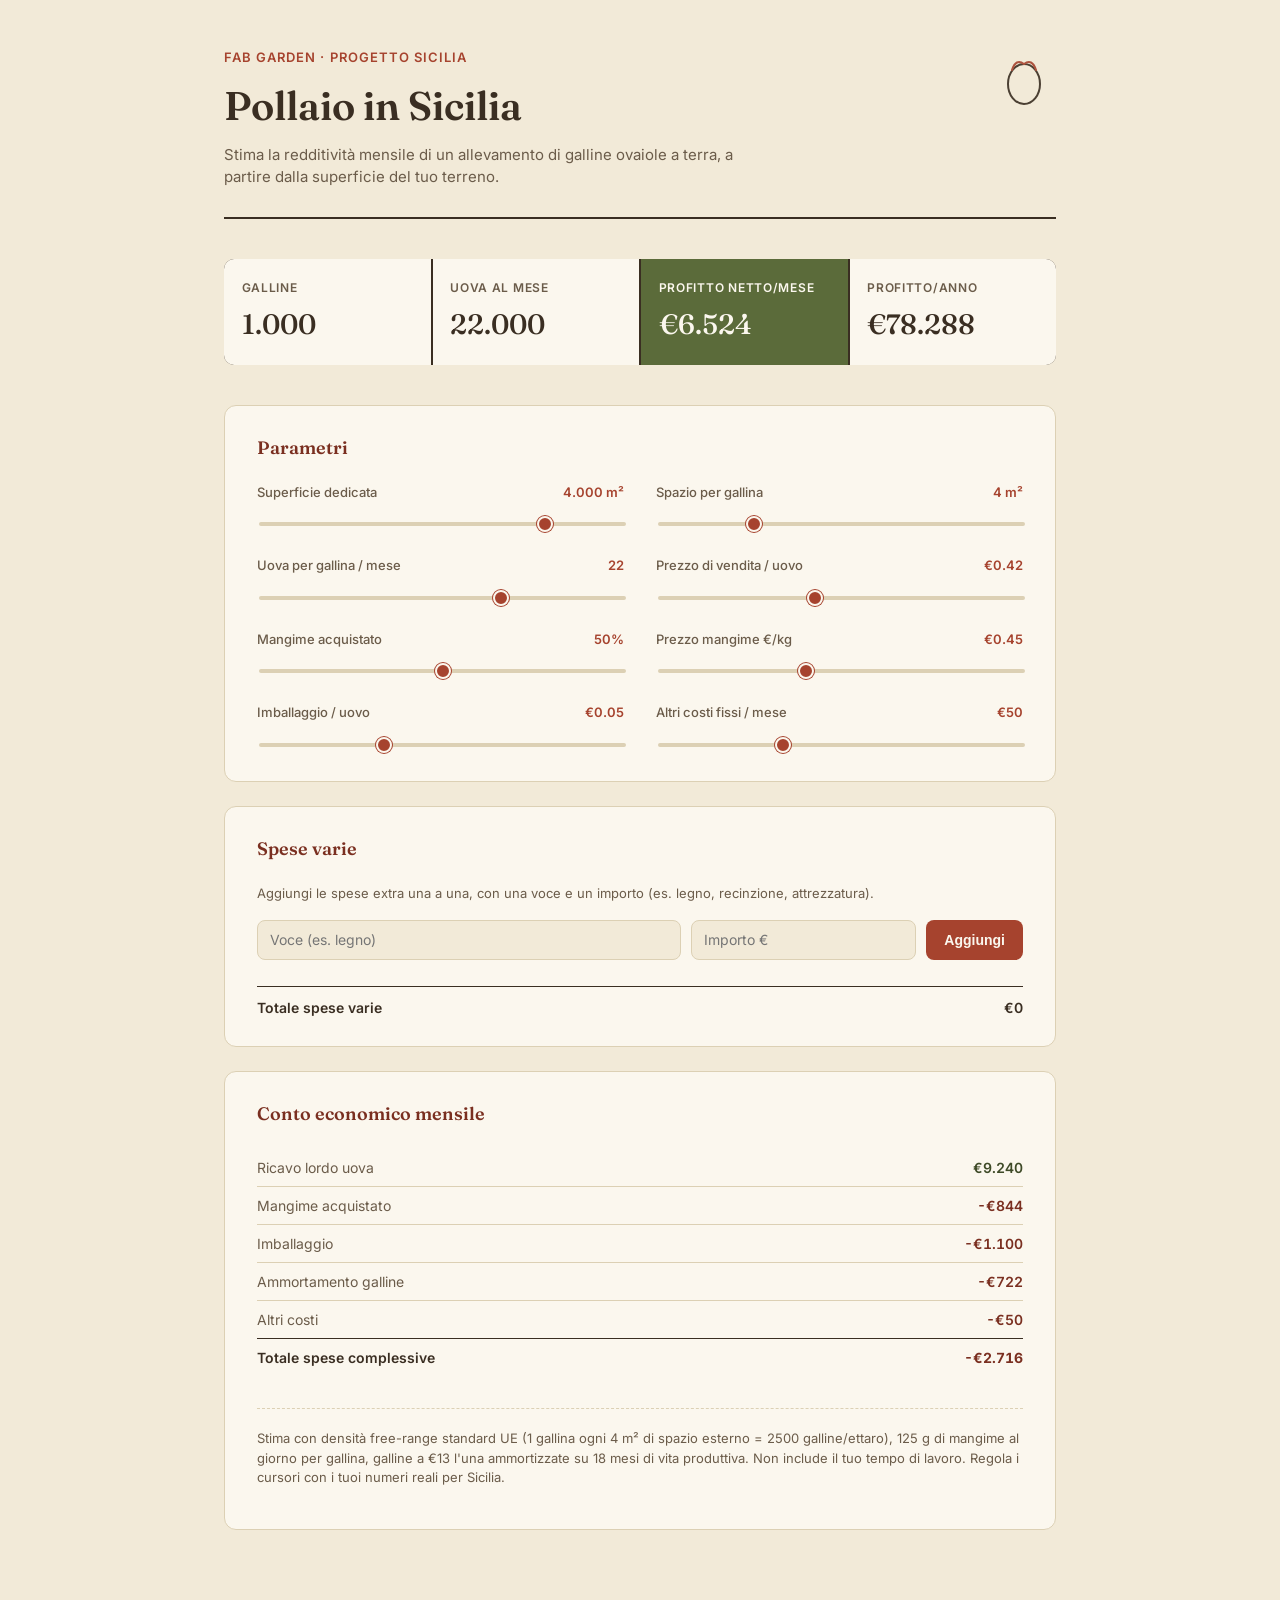
==== pollaio-calcolatore_3.html @ 060e64c8 "Add files via upload" ====
<!DOCTYPE html>
<html lang="it">
<head>
<meta charset="UTF-8">
<meta name="viewport" content="width=device-width, initial-scale=1.0">
<title>Pollaio in Sicilia — Calcolatore di redditività</title>
<link rel="preconnect" href="https://fonts.googleapis.com">
<link rel="preconnect" href="https://fonts.gstatic.com" crossorigin>
<link href="https://fonts.googleapis.com/css2?family=Fraunces:opsz,wght@9..144,400;9..144,500;9..144,600&family=Inter:wght@400;500;600&display=swap" rel="stylesheet">
<style>
  :root {
    --terra: #A6432E;
    --terra-dark: #7A2F20;
    --olive: #5B6B3A;
    --olive-dark: #3E4A27;
    --ochre: #C98A3E;
    --ochre-light: #E8C892;
    --cream: #F2EAD8;
    --cream-soft: #FBF7EE;
    --soil: #3A2E22;
    --soil-soft: #6B5C4A;
    --line: #DCD0B4;
  }

  * { box-sizing: border-box; }

  body {
    margin: 0;
    background: var(--cream);
    color: var(--soil);
    font-family: 'Inter', sans-serif;
    line-height: 1.5;
  }

  .wrap {
    max-width: 880px;
    margin: 0 auto;
    padding: 3rem 1.5rem 4rem;
  }

  header {
    margin-bottom: 2.5rem;
    padding-bottom: 1.75rem;
    border-bottom: 2px solid var(--soil);
    position: relative;
  }

  .eyebrow {
    font-size: 13px;
    letter-spacing: 0.08em;
    text-transform: uppercase;
    color: var(--terra);
    font-weight: 600;
    margin: 0 0 0.5rem;
  }

  h1 {
    font-family: 'Fraunces', serif;
    font-weight: 600;
    font-size: 40px;
    margin: 0 0 0.5rem;
    color: var(--soil);
  }

  header p {
    color: var(--soil-soft);
    font-size: 15px;
    margin: 0;
    max-width: 520px;
  }

  .hero-icon {
    position: absolute;
    top: 0;
    right: 0;
    width: 64px;
    height: 64px;
    opacity: 0.9;
  }

  .metrics {
    display: grid;
    grid-template-columns: repeat(4, 1fr);
    gap: 2px;
    background: var(--soil);
    border-radius: 10px;
    overflow: hidden;
    margin-bottom: 2.5rem;
  }

  .metric {
    background: var(--cream-soft);
    padding: 1.25rem 1.1rem;
  }

  .metric.highlight {
    background: var(--olive);
  }

  .metric.highlight .metric-label,
  .metric.highlight .metric-value {
    color: var(--cream-soft);
  }

  .metric-label {
    font-size: 12px;
    text-transform: uppercase;
    letter-spacing: 0.06em;
    color: var(--soil-soft);
    margin: 0 0 6px;
    font-weight: 600;
  }

  .metric-value {
    font-family: 'Fraunces', serif;
    font-size: 28px;
    font-weight: 500;
    margin: 0;
    color: var(--soil);
  }

  .panel {
    background: var(--cream-soft);
    border: 1px solid var(--line);
    border-radius: 12px;
    padding: 1.75rem 2rem;
    margin-bottom: 1.5rem;
  }

  .panel h2 {
    font-family: 'Fraunces', serif;
    font-size: 18px;
    font-weight: 600;
    margin: 0 0 1.4rem;
    color: var(--terra-dark);
  }

  .controls {
    display: grid;
    grid-template-columns: 1fr 1fr;
    gap: 1.5rem 2rem;
  }

  .control-row label {
    display: flex;
    justify-content: space-between;
    font-size: 13px;
    color: var(--soil-soft);
    margin-bottom: 6px;
    font-weight: 500;
  }

  .control-row output {
    color: var(--terra);
    font-weight: 600;
  }

  input[type="range"] {
    -webkit-appearance: none;
    width: 100%;
    height: 4px;
    background: var(--line);
    border-radius: 2px;
    outline: none;
  }

  input[type="range"]::-webkit-slider-thumb {
    -webkit-appearance: none;
    width: 16px;
    height: 16px;
    border-radius: 50%;
    background: var(--terra);
    cursor: pointer;
    border: 2px solid var(--cream-soft);
    box-shadow: 0 0 0 1px var(--terra);
  }

  input[type="range"]::-moz-range-thumb {
    width: 16px;
    height: 16px;
    border-radius: 50%;
    background: var(--terra);
    cursor: pointer;
    border: 2px solid var(--cream-soft);
  }

  table.breakdown {
    width: 100%;
    border-collapse: collapse;
    font-size: 14px;
  }

  table.breakdown td {
    padding: 8px 0;
    border-bottom: 1px solid var(--line);
  }

  table.breakdown tr:last-child td {
    border-bottom: none;
  }

  table.breakdown td:first-child {
    color: var(--soil-soft);
  }

  table.breakdown td:last-child {
    text-align: right;
    font-weight: 600;
    font-variant-numeric: tabular-nums;
  }

  .cost { color: var(--terra-dark); }
  .revenue { color: var(--olive-dark); }

  .note {
    font-size: 13px;
    color: var(--soil-soft);
    margin-top: 2rem;
    padding-top: 1.25rem;
    border-top: 1px dashed var(--line);
  }

  @media (max-width: 640px) {
    .metrics { grid-template-columns: repeat(2, 1fr); }
    .controls { grid-template-columns: 1fr; }
    h1 { font-size: 30px; }
    .hero-icon { display: none; }
  }
</style>
</head>
<body>
<div class="wrap">

  <header>
    <p class="eyebrow">Fab Garden &middot; progetto Sicilia</p>
    <h1>Pollaio in Sicilia</h1>
    <p>Stima la redditività mensile di un allevamento di galline ovaiole a terra, a partire dalla superficie del tuo terreno.</p>
    <svg class="hero-icon" viewBox="0 0 64 64" fill="none" xmlns="http://www.w3.org/2000/svg">
      <ellipse cx="32" cy="36" rx="16" ry="20" fill="#F2EAD8" stroke="#3A2E22" stroke-width="2"/>
      <path d="M20 22 Q24 10 32 16 Q40 10 44 22" stroke="#A6432E" stroke-width="2" fill="none" stroke-linecap="round"/>
    </svg>
  </header>

  <div class="metrics">
    <div class="metric">
      <p class="metric-label">Galline</p>
      <p class="metric-value" id="out-hens">160</p>
    </div>
    <div class="metric">
      <p class="metric-label">Uova al mese</p>
      <p class="metric-value" id="out-eggs">3520</p>
    </div>
    <div class="metric highlight">
      <p class="metric-label">Profitto netto/mese</p>
      <p class="metric-value" id="out-profit">€0</p>
    </div>
    <div class="metric">
      <p class="metric-label">Profitto/anno</p>
      <p class="metric-value" id="out-annual">€0</p>
    </div>
  </div>

  <div class="panel">
    <h2>Parametri</h2>
    <div class="controls">

      <div class="control-row">
        <label for="area">Superficie dedicata <output id="area-out">4.000 m²</output></label>
        <input type="range" id="area" min="200" max="5000" step="100" value="4000">
      </div>

      <div class="control-row">
        <label for="density">Spazio per gallina <output id="density-out">4 m²</output></label>
        <input type="range" id="density" min="2" max="10" step="0.5" value="4">
      </div>

      <div class="control-row">
        <label for="eggsper">Uova per gallina / mese <output id="eggsper-out">22</output></label>
        <input type="range" id="eggsper" min="14" max="26" step="1" value="22">
      </div>

      <div class="control-row">
        <label for="price">Prezzo di vendita / uovo <output id="price-out">€0.42</output></label>
        <input type="range" id="price" min="0.25" max="0.65" step="0.01" value="0.42">
      </div>

      <div class="control-row">
        <label for="feedpct">Mangime acquistato <output id="feedpct-out">50%</output></label>
        <input type="range" id="feedpct" min="0" max="100" step="5" value="50">
      </div>

      <div class="control-row">
        <label for="feedprice">Prezzo mangime €/kg <output id="feedprice-out">€0.45</output></label>
        <input type="range" id="feedprice" min="0.25" max="0.75" step="0.01" value="0.45">
      </div>

      <div class="control-row">
        <label for="packaging">Imballaggio / uovo <output id="packaging-out">€0.05</output></label>
        <input type="range" id="packaging" min="0" max="0.15" step="0.01" value="0.05">
      </div>

      <div class="control-row">
        <label for="fixed">Altri costi fissi / mese <output id="fixed-out">€50</output></label>
        <input type="range" id="fixed" min="0" max="150" step="5" value="50">
      </div>

    </div>
  </div>

  <div class="panel">
    <h2>Spese varie</h2>
    <p style="font-size:13px; color:var(--soil-soft); margin:0 0 1rem;">Aggiungi le spese extra una a una, con una voce e un importo (es. legno, recinzione, attrezzatura).</p>
    <div style="display:flex; gap:10px; margin-bottom:1rem; flex-wrap:wrap;">
      <input type="text" id="expense-name" placeholder="Voce (es. legno)" style="flex:2; min-width:140px; height:40px; border-radius:8px; border:1px solid var(--line); background:var(--cream); padding:0 12px; font-size:14px; color:var(--soil); font-family:'Inter',sans-serif;">
      <input type="number" id="expense-amount" placeholder="Importo €" min="0" step="1" style="flex:1; min-width:100px; height:40px; border-radius:8px; border:1px solid var(--line); background:var(--cream); padding:0 12px; font-size:14px; color:var(--soil); font-family:'Inter',sans-serif;">
      <button type="button" id="expense-add" style="height:40px; padding:0 18px; border-radius:8px; border:none; background:var(--terra); color:var(--cream-soft); font-size:14px; font-weight:600; cursor:pointer;">Aggiungi</button>
    </div>
    <table class="breakdown" id="expense-list">
    </table>
    <div style="display:flex; justify-content:space-between; margin-top:10px; padding-top:10px; border-top:1px solid var(--soil); font-weight:600; font-size:14px;">
      <span>Totale spese varie</span>
      <span id="extra-out">€0</span>
    </div>
  </div>

  <div class="panel">
    <h2>Conto economico mensile</h2>
    <table class="breakdown">
      <tr><td>Ricavo lordo uova</td><td class="revenue" id="row-revenue">€0</td></tr>
      <tr><td>Mangime acquistato</td><td class="cost" id="row-feed">-€0</td></tr>
      <tr><td>Imballaggio</td><td class="cost" id="row-pack">-€0</td></tr>
      <tr><td>Ammortamento galline</td><td class="cost" id="row-amort">-€0</td></tr>
      <tr><td>Altri costi</td><td class="cost" id="row-fixed">-€0</td></tr>
      <tbody id="row-extra-list"></tbody>
      <tr style="border-top:1.5px solid var(--soil);"><td style="font-weight:600; color:var(--soil);">Totale spese complessive</td><td class="cost" id="row-total-costs" style="font-weight:700;">-€0</td></tr>
    </table>
    <p class="note">Stima con densità free-range standard UE (1 gallina ogni 4 m² di spazio esterno = 2500 galline/ettaro), 125 g di mangime al giorno per gallina, galline a €13 l'una ammortizzate su 18 mesi di vita produttiva. Non include il tuo tempo di lavoro. Regola i cursori con i tuoi numeri reali per Sicilia.</p>
  </div>

</div>

<script>
const ids = ['area','density','eggsper','price','feedpct','feedprice','packaging','fixed'];
const els = {};
ids.forEach(id => els[id] = document.getElementById(id));

let extra = 0;
let expenses = [];
const extraOut = document.getElementById('extra-out');
const expenseList = document.getElementById('expense-list');
const nameInput = document.getElementById('expense-name');
const amountInput = document.getElementById('expense-amount');

function renderExpenses() {
  expenseList.innerHTML = expenses.map((e, i) =>
    '<tr><td>' + e.name + '</td><td class="cost">-' + fmtE(e.amount) +
    ' <span data-i="' + i + '" class="expense-remove" style="cursor:pointer; color:var(--soil-soft); margin-left:8px;">&times;</span></td></tr>'
  ).join('');
  extra = expenses.reduce((sum, e) => sum + e.amount, 0);
  extraOut.textContent = fmtE(extra);
  document.querySelectorAll('.expense-remove').forEach(el => {
    el.addEventListener('click', () => {
      expenses.splice(+el.dataset.i, 1);
      renderExpenses();
      calc();
    });
  });
}

document.getElementById('expense-add').addEventListener('click', () => {
  const name = nameInput.value.trim();
  const amount = +amountInput.value;
  if (!name || !amount || amount <= 0) return;
  expenses.push({ name, amount });
  nameInput.value = '';
  amountInput.value = '';
  renderExpenses();
  calc();
});

function fmt(n) { return Math.round(n).toLocaleString('it-IT'); }
function fmtE(n) { return '€' + Math.round(n).toLocaleString('it-IT'); }

function calc() {
  const area = +els.area.value;
  const density = +els.density.value;
  const eggsPer = +els.eggsper.value;
  const price = +els.price.value;
  const feedPct = +els.feedpct.value / 100;
  const feedPrice = +els.feedprice.value;
  const packaging = +els.packaging.value;
  const fixed = +els.fixed.value;

  document.getElementById('area-out').textContent = fmt(area) + ' m²';
  document.getElementById('density-out').textContent = density + ' m²';
  document.getElementById('eggsper-out').textContent = eggsPer;
  document.getElementById('price-out').textContent = '€' + price.toFixed(2);
  document.getElementById('feedpct-out').textContent = Math.round(feedPct * 100) + '%';
  document.getElementById('feedprice-out').textContent = '€' + feedPrice.toFixed(2);
  document.getElementById('packaging-out').textContent = '€' + packaging.toFixed(2);
  document.getElementById('fixed-out').textContent = '€' + Math.round(fixed);

  const hens = Math.floor(area / density);
  const monthlyEggs = hens * eggsPer;
  const revenue = monthlyEggs * price;

  const feedKgTotalMonth = hens * (125 * 30 / 1000);
  const feedCost = feedKgTotalMonth * feedPct * feedPrice;
  const packCost = monthlyEggs * packaging;
  const amort = (hens * 13) / 18;
  const totalCosts = feedCost + packCost + amort + fixed + extra;
  const profit = revenue - totalCosts;

  document.getElementById('out-hens').textContent = fmt(hens);
  document.getElementById('out-eggs').textContent = fmt(monthlyEggs);
  document.getElementById('out-profit').textContent = fmtE(profit);
  document.getElementById('out-annual').textContent = fmtE(profit * 12);

  document.getElementById('row-revenue').textContent = fmtE(revenue);
  document.getElementById('row-feed').textContent = '-' + fmtE(feedCost);
  document.getElementById('row-pack').textContent = '-' + fmtE(packCost);
  document.getElementById('row-amort').textContent = '-' + fmtE(amort);
  document.getElementById('row-fixed').textContent = '-' + fmtE(fixed);
  document.getElementById('row-extra-list').innerHTML = expenses.map(e =>
    '<tr><td>' + e.name + '</td><td class="cost">-' + fmtE(e.amount) + '</td></tr>'
  ).join('');
  document.getElementById('row-total-costs').textContent = '-' + fmtE(totalCosts);
}

ids.forEach(id => els[id].addEventListener('input', calc));
calc();
</script>
</body>
</html>
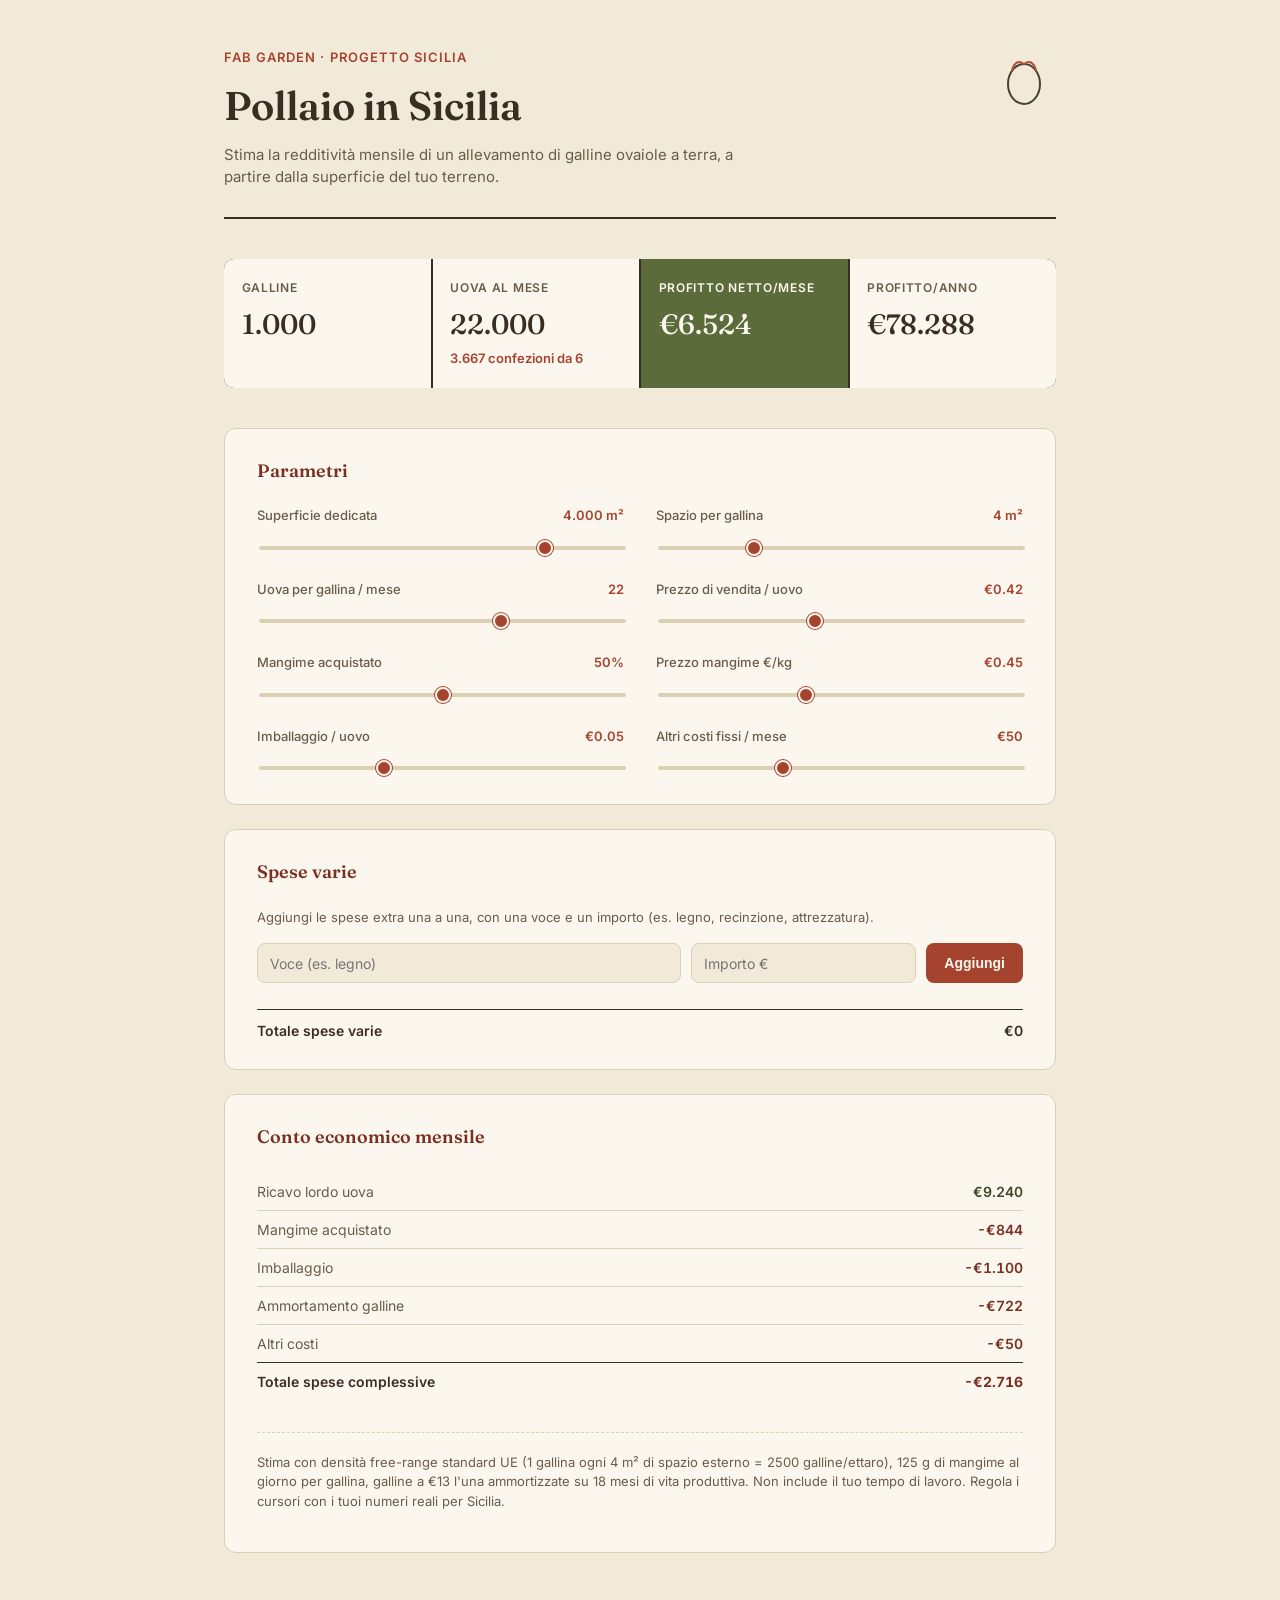
==== commit 9f03d51d: "Add chicken icon to Sicily coop calculator" ====
--- a/pollaio-calcolatore_3.html
+++ b/pollaio-calcolatore_3.html
@@ -4,6 +4,12 @@
 <meta charset="UTF-8">
 <meta name="viewport" content="width=device-width, initial-scale=1.0">
 <title>Pollaio in Sicilia — Calcolatore di redditività</title>
+<meta name="theme-color" content="#A6432E">
+<meta name="apple-mobile-web-app-capable" content="yes">
+<meta name="apple-mobile-web-app-status-bar-style" content="default">
+<meta name="apple-mobile-web-app-title" content="Pollaio Sicilia">
+<link rel="apple-touch-icon" href="pollaio-icon.png?v=1">
+<link rel="manifest" href="pollaio.webmanifest?v=1">
 <link rel="preconnect" href="https://fonts.googleapis.com">
 <link rel="preconnect" href="https://fonts.gstatic.com" crossorigin>
 <link href="https://fonts.googleapis.com/css2?family=Fraunces:opsz,wght@9..144,400;9..144,500;9..144,600&family=Inter:wght@400;500;600&display=swap" rel="stylesheet">
@@ -249,6 +255,7 @@
     <div class="metric">
       <p class="metric-label">Uova al mese</p>
       <p class="metric-value" id="out-eggs">3520</p>
+      <p style="font-size:13px; color:var(--terra); font-weight:600; margin:4px 0 0;" id="out-boxes">587 confezioni da 6</p>
     </div>
     <div class="metric highlight">
       <p class="metric-label">Profitto netto/mese</p>
@@ -413,6 +420,7 @@
 
   document.getElementById('out-hens').textContent = fmt(hens);
   document.getElementById('out-eggs').textContent = fmt(monthlyEggs);
+  document.getElementById('out-boxes').textContent = fmt(Math.ceil(monthlyEggs / 6)) + ' confezioni da 6';
   document.getElementById('out-profit').textContent = fmtE(profit);
   document.getElementById('out-annual').textContent = fmtE(profit * 12);
 
